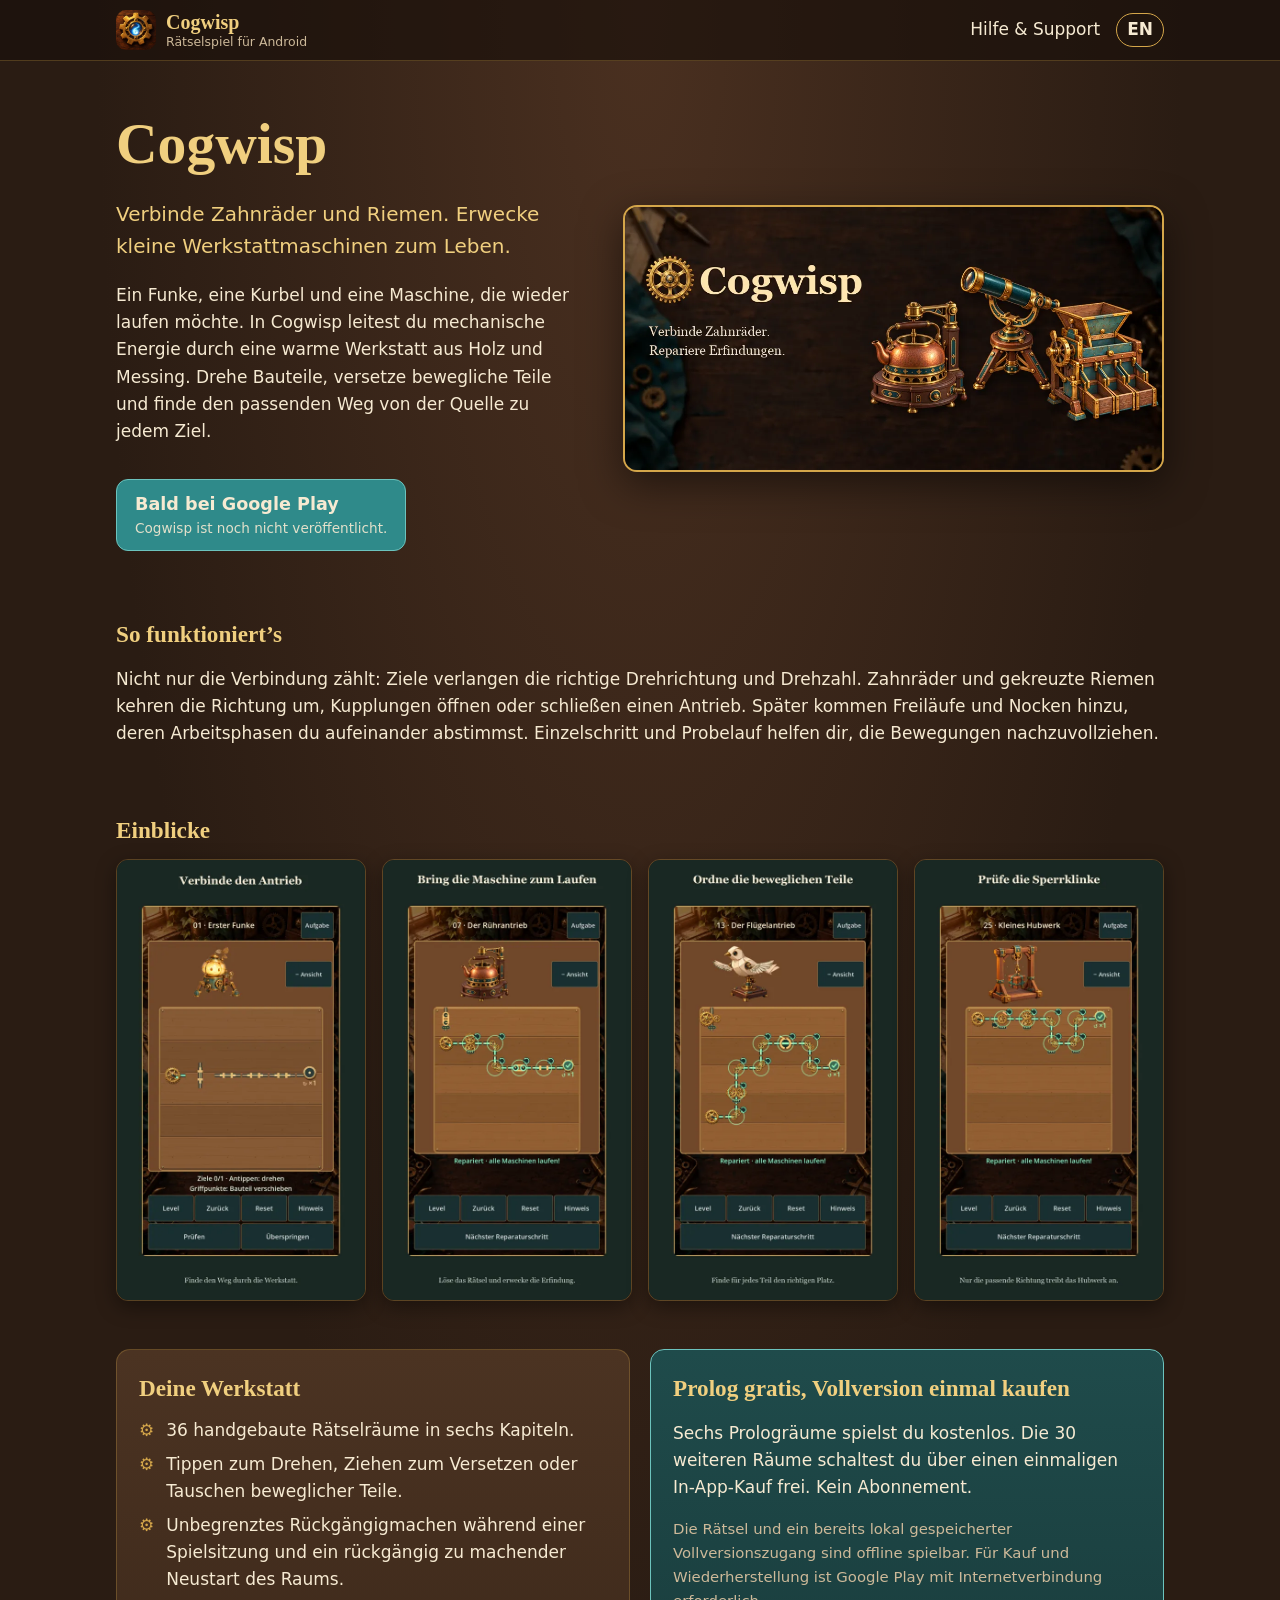
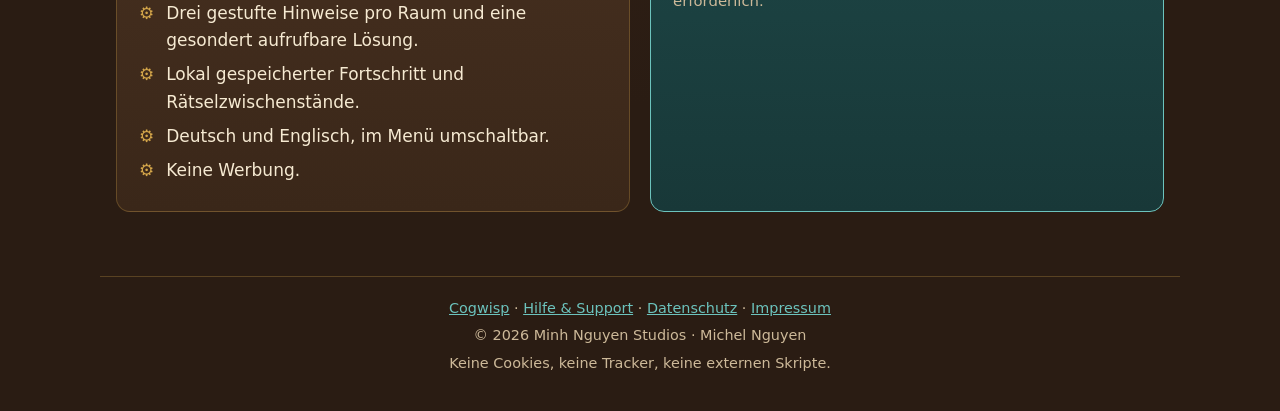
==== index.html @ d5f09686 "Kanonische URLs auf minh.systems" ====
<!DOCTYPE html>
<html lang="de">
<head>
<meta charset="utf-8">
<meta name="viewport" content="width=device-width,initial-scale=1">
<meta name="theme-color" content="#2a1c13">
<title>Cogwisp – Zahnrad- und Riemenrätsel für Android</title>
<meta name="description" content="Verbinde Zahnräder und Riemen. Erwecke kleine Werkstattmaschinen zum Leben. 36 handgebaute Rätselräume, keine Werbung, kein Abo.">
<link rel="canonical" href="https://minh.systems/Cogwisp/">
<link rel="alternate" hreflang="de" href="https://minh.systems/Cogwisp/">
<link rel="alternate" hreflang="en" href="https://minh.systems/Cogwisp/en/">
<link rel="alternate" hreflang="x-default" href="https://minh.systems/Cogwisp/">
<meta property="og:type" content="website">
<meta property="og:site_name" content="Cogwisp">
<meta property="og:locale" content="de_DE">
<meta property="og:title" content="Cogwisp – Zahnrad- und Riemenrätsel für Android">
<meta property="og:description" content="Verbinde Zahnräder und Riemen. Erwecke kleine Werkstattmaschinen zum Leben. 36 handgebaute Rätselräume, keine Werbung, kein Abo.">
<meta property="og:url" content="https://minh.systems/Cogwisp/">
<meta property="og:image" content="https://minh.systems/Cogwisp/img/og.png">
<link rel="icon" href="favicon.png">
<link rel="apple-touch-icon" href="img/icon-192.png">
<link rel="stylesheet" href="style.css">
</head>
<body class="home">
<a class="skip" href="#main">Zum Inhalt</a>
<header class="top"><nav class="wrap" aria-label="Navigation">
<a class="brand" href="./"><img src="img/icon.webp" width="40" height="40" alt=""><span>Cogwisp<small>Rätselspiel für Android</small></span></a>
<div class="links">
<a href="support.html">Hilfe &amp; Support</a>
<a class="lang" href="en/" hreflang="en" lang="en" aria-label="Switch to English">EN</a>
</div>
</nav></header>
<main id="main">
<section class="hero"><div class="wrap hero-grid">
<div>
<h1>Cogwisp</h1>
<p class="lead">Verbinde Zahnräder und Riemen. Erwecke kleine Werkstattmaschinen zum Leben.</p>
<p>Ein Funke, eine Kurbel und eine Maschine, die wieder laufen möchte. In Cogwisp leitest du mechanische Energie durch eine warme Werkstatt aus Holz und Messing. Drehe Bauteile, versetze bewegliche Teile und finde den passenden Weg von der Quelle zu jedem Ziel.</p>
<p class="badge"><strong>Bald bei Google Play</strong><span>Cogwisp ist noch nicht veröffentlicht.</span></p>
</div>
<img class="feature" src="img/feature-de.webp" width="1024" height="500" alt="Cogwisp – Werkstatt aus Holz und Messing">
</div></section>
<section class="wrap block"><h2>So funktioniert’s</h2><p>Nicht nur die Verbindung zählt: Ziele verlangen die richtige Drehrichtung und Drehzahl. Zahnräder und gekreuzte Riemen kehren die Richtung um, Kupplungen öffnen oder schließen einen Antrieb. Später kommen Freiläufe und Nocken hinzu, deren Arbeitsphasen du aufeinander abstimmst. Einzelschritt und Probelauf helfen dir, die Bewegungen nachzuvollziehen.</p></section>
<section class="wrap block"><h2>Einblicke</h2><div class="shots"><figure><img src="img/de-01.webp" width="540" height="960" loading="lazy" alt="Cogwisp-Screenshot 1"></figure><figure><img src="img/de-07.webp" width="540" height="960" loading="lazy" alt="Cogwisp-Screenshot 2"></figure><figure><img src="img/de-13.webp" width="540" height="960" loading="lazy" alt="Cogwisp-Screenshot 3"></figure><figure><img src="img/de-25.webp" width="540" height="960" loading="lazy" alt="Cogwisp-Screenshot 4"></figure></div></section>
<section class="wrap block two">
<div class="card"><h2>Deine Werkstatt</h2><ul class="gears"><li>36 handgebaute Rätselräume in sechs Kapiteln.</li><li>Tippen zum Drehen, Ziehen zum Versetzen oder Tauschen beweglicher Teile.</li><li>Unbegrenztes Rückgängigmachen während einer Spielsitzung und ein rückgängig zu machender Neustart des Raums.</li><li>Drei gestufte Hinweise pro Raum und eine gesondert aufrufbare Lösung.</li><li>Lokal gespeicherter Fortschritt und Rätselzwischenstände.</li><li>Deutsch und Englisch, im Menü umschaltbar.</li><li>Keine Werbung.</li></ul></div>
<div class="card accent"><h2>Prolog gratis, Vollversion einmal kaufen</h2><p>Sechs Prologräume spielst du kostenlos. Die 30 weiteren Räume schaltest du über einen einmaligen In-App-Kauf frei. Kein Abonnement.</p><p class="muted">Die Rätsel und ein bereits lokal gespeicherter Vollversionszugang sind offline spielbar. Für Kauf und Wiederherstellung ist Google Play mit Internetverbindung erforderlich.</p></div>
</section>
</main>
<footer class="wrap footer">
<p><a href="./">Cogwisp</a> · <a href="support.html">Hilfe &amp; Support</a> · <a href="privacy.html">Datenschutz</a> · <a href="impressum.html">Impressum</a></p>
<p>© 2026 Minh Nguyen Studios · Michel Nguyen</p>
<p>Keine Cookies, keine Tracker, keine externen Skripte.</p>
</footer>
</body>
</html>
---- style.css ----
:root{
  --wood:#2a1c13;--wood2:#3a2719;--wood3:#4b3322;--brass:#d4a64a;--brass2:#f0cf7f;
  --teal:#2f8a8a;--teal2:#6cc3bd;--paper:#f6ead2;--muted:#cdb999;--line:rgba(212,166,74,.28);
  --radius:14px;
}
*{box-sizing:border-box}
html{-webkit-text-size-adjust:100%}
body{margin:0;background:var(--wood);background-image:radial-gradient(ellipse at top,#4a3020 0%,var(--wood) 60%);
  color:var(--paper);font:17px/1.6 system-ui,-apple-system,"Segoe UI",Roboto,sans-serif;overflow-x:hidden}
img{max-width:100%;height:auto;display:block}
a{color:var(--teal2)}a:hover{color:var(--brass2)}
h1,h2{font-family:Georgia,"Times New Roman",serif;color:var(--brass2);line-height:1.2}
h2{font-size:1.45rem;margin:.2em 0 .6em}
.wrap{max-width:1080px;margin:0 auto;padding:0 16px}
.skip{position:absolute;left:-999px}.skip:focus{left:16px;top:8px;background:var(--brass);color:var(--wood);padding:6px 10px;z-index:9}
.top{border-bottom:1px solid var(--line);background:rgba(26,17,11,.7)}
.top nav{display:flex;align-items:center;justify-content:space-between;gap:12px;padding-top:10px;padding-bottom:10px;flex-wrap:wrap}
.brand{display:flex;align-items:center;gap:10px;text-decoration:none;color:var(--brass2);font:700 1.25rem Georgia,serif}
.brand img{border-radius:10px}
.brand small{display:block;font:400 .78rem system-ui,sans-serif;color:var(--muted)}
.links{display:flex;gap:16px;align-items:center}
.links a{color:var(--paper);text-decoration:none}.links a:hover{color:var(--brass2)}
.lang{border:1px solid var(--brass);border-radius:999px;padding:2px 10px;font-weight:600}
.hero{padding:48px 0 24px}
.hero-grid{display:grid;grid-template-columns:1fr 1.15fr;gap:36px;align-items:center}
.hero h1{font-size:clamp(2.4rem,7vw,3.6rem);margin:0}
.lead{font-size:1.25rem;color:var(--brass2)}
.feature{border-radius:var(--radius);border:2px solid var(--brass);box-shadow:0 12px 40px rgba(0,0,0,.5)}
.badge{display:inline-flex;flex-direction:column;background:var(--teal);border-radius:12px;padding:10px 18px;border:1px solid var(--teal2)}
.badge strong{font-size:1.1rem}.badge span{font-size:.85rem;opacity:.9}
.block{padding:24px 16px}
.shots{display:grid;grid-template-columns:repeat(4,1fr);gap:16px}
.shots figure{margin:0}
.shots img{border-radius:12px;border:1px solid var(--line);box-shadow:0 6px 20px rgba(0,0,0,.4)}
.two{display:grid;grid-template-columns:1fr 1fr;gap:20px}
.card{background:linear-gradient(180deg,var(--wood3),var(--wood2));border:1px solid var(--line);border-radius:var(--radius);padding:20px 22px}
.card.accent{border-color:var(--teal2);background:linear-gradient(180deg,#1f4b4b,#183838)}
.muted{color:var(--muted);font-size:.93rem}
.gears{list-style:none;padding:0;margin:0}
.gears li{padding-left:1.6em;position:relative;margin:.4em 0}
.gears li::before{content:"⚙";position:absolute;left:0;color:var(--brass)}
.doc{max-width:820px;padding-top:32px;padding-bottom:16px}
.doc-head h1{margin:0 0 .2em}.stand{color:var(--muted);margin-top:0}
.doc-section{margin:16px 0}
address{font-style:normal}
.footer{border-top:1px solid var(--line);margin-top:40px;padding-top:16px;padding-bottom:32px;text-align:center;color:var(--muted);font-size:.9rem}
.footer p{margin:.3em 0}
@media (max-width:820px){
  .hero-grid,.two{grid-template-columns:1fr}
  .shots{grid-template-columns:repeat(2,1fr)}
  .hero{padding-top:28px}
}
@media (max-width:420px){.brand small{display:none}.links{gap:10px}}
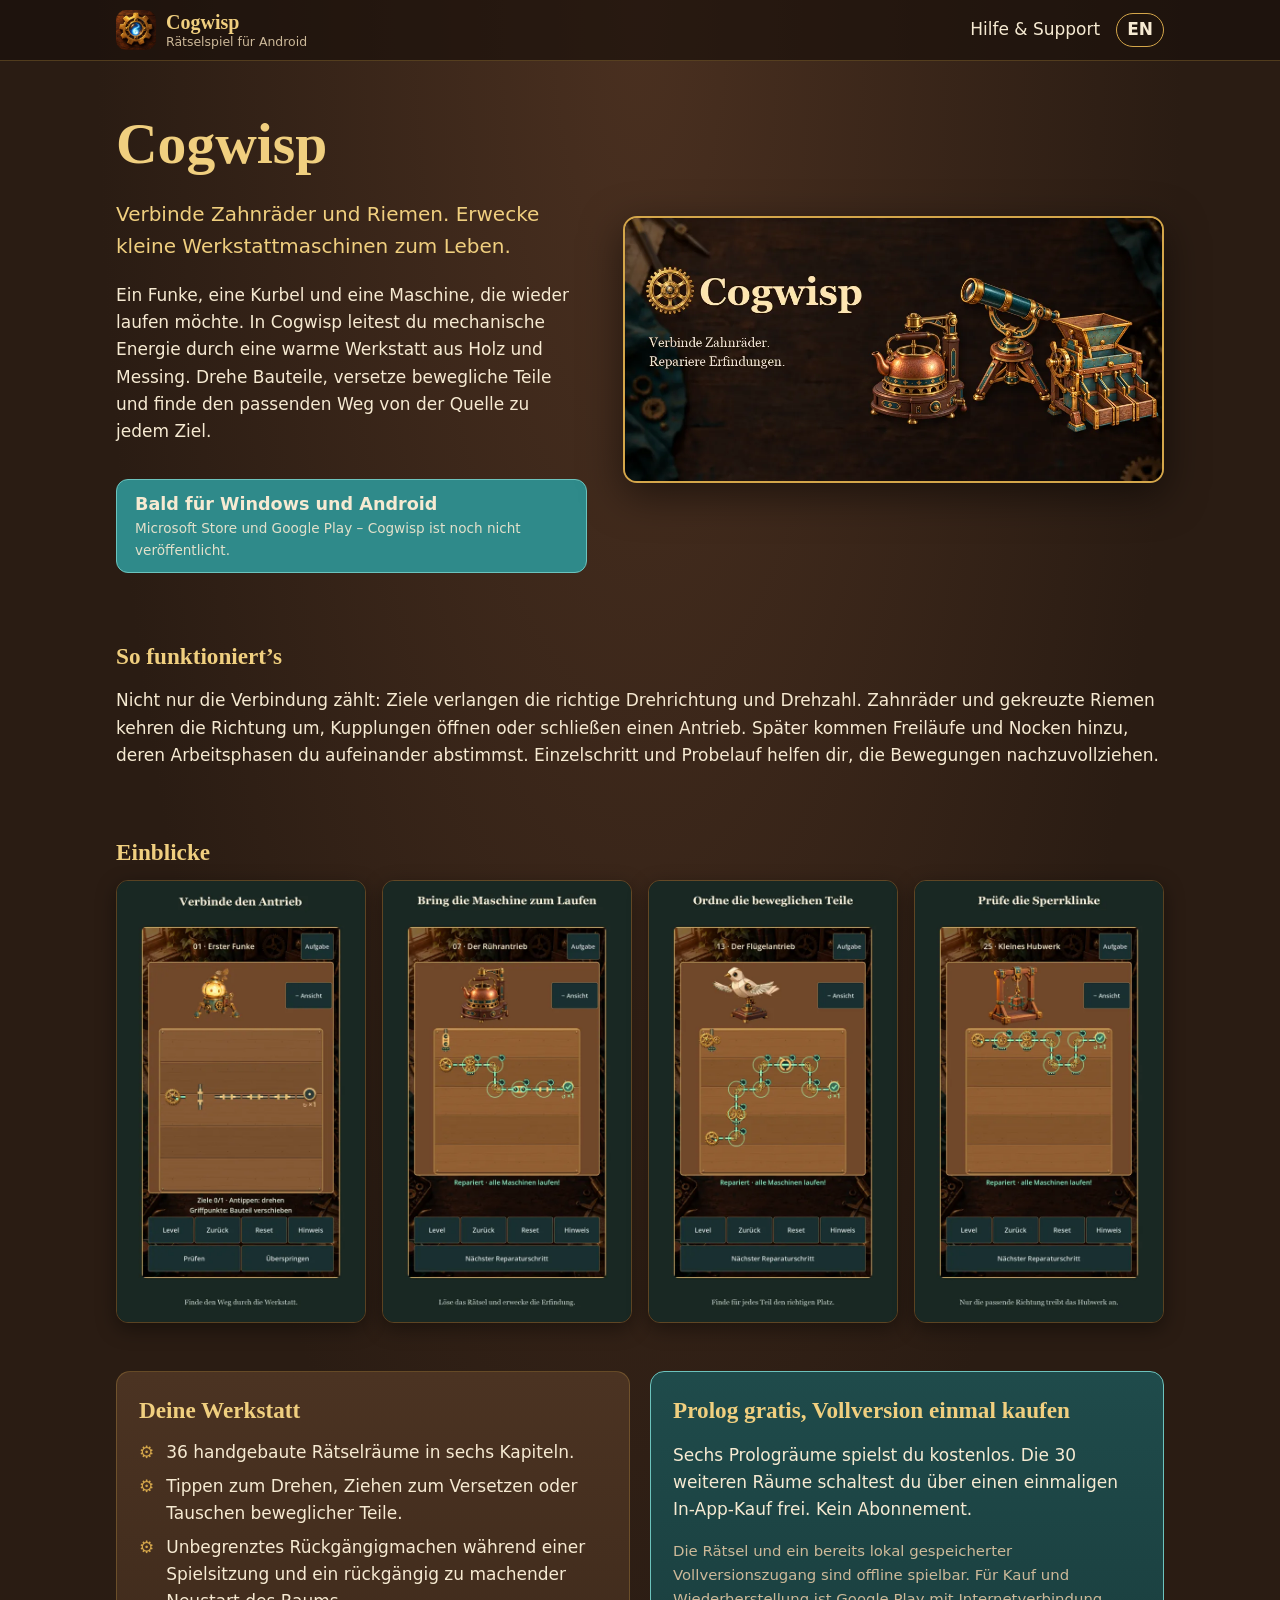
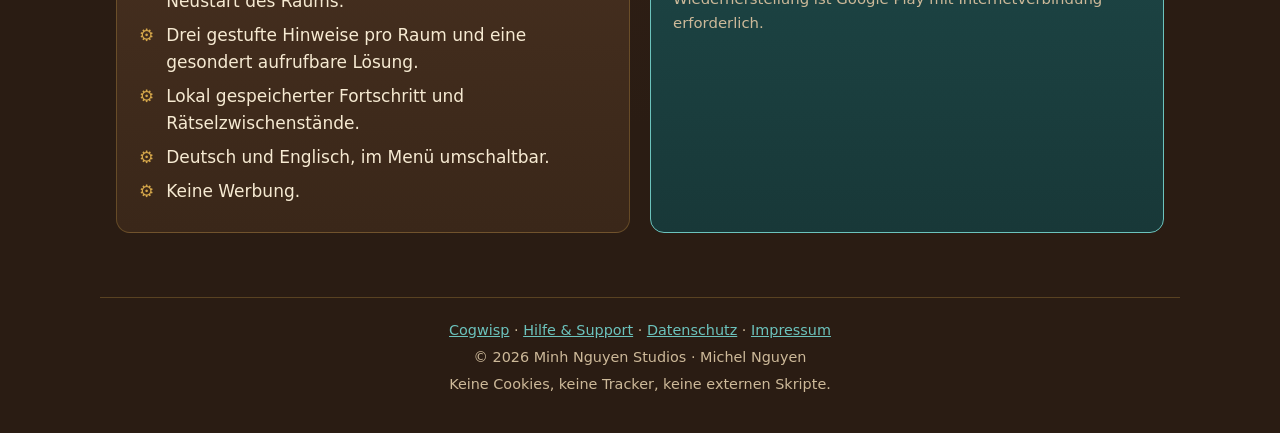
==== commit 9369da6f: "Windows-Version (Microsoft Store) in Datenschutz und Startseite" ====
--- a/index.html
+++ b/index.html
@@ -36,7 +36,7 @@
 <h1>Cogwisp</h1>
 <p class="lead">Verbinde Zahnräder und Riemen. Erwecke kleine Werkstattmaschinen zum Leben.</p>
 <p>Ein Funke, eine Kurbel und eine Maschine, die wieder laufen möchte. In Cogwisp leitest du mechanische Energie durch eine warme Werkstatt aus Holz und Messing. Drehe Bauteile, versetze bewegliche Teile und finde den passenden Weg von der Quelle zu jedem Ziel.</p>
-<p class="badge"><strong>Bald bei Google Play</strong><span>Cogwisp ist noch nicht veröffentlicht.</span></p>
+<p class="badge"><strong>Bald für Windows und Android</strong><span>Microsoft Store und Google Play – Cogwisp ist noch nicht veröffentlicht.</span></p>
 </div>
 <img class="feature" src="img/feature-de.webp" width="1024" height="500" alt="Cogwisp – Werkstatt aus Holz und Messing">
 </div></section>
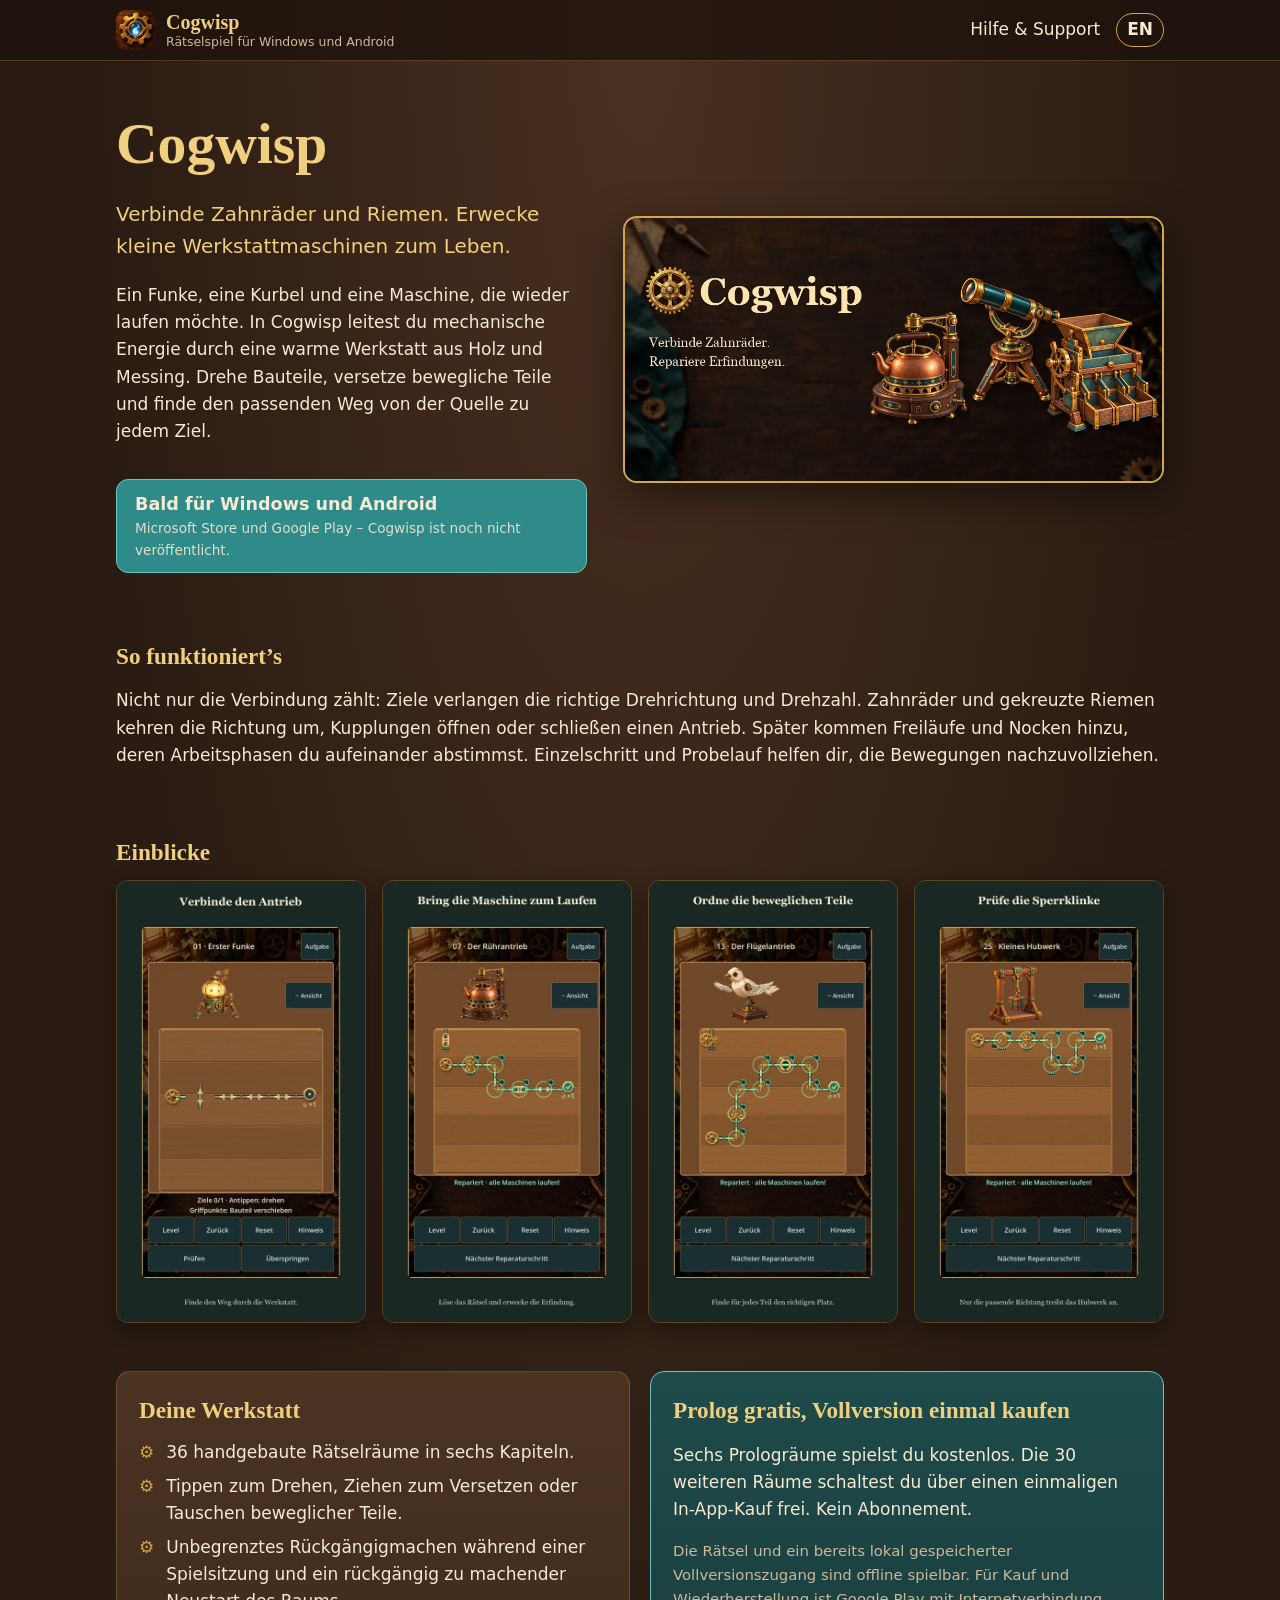
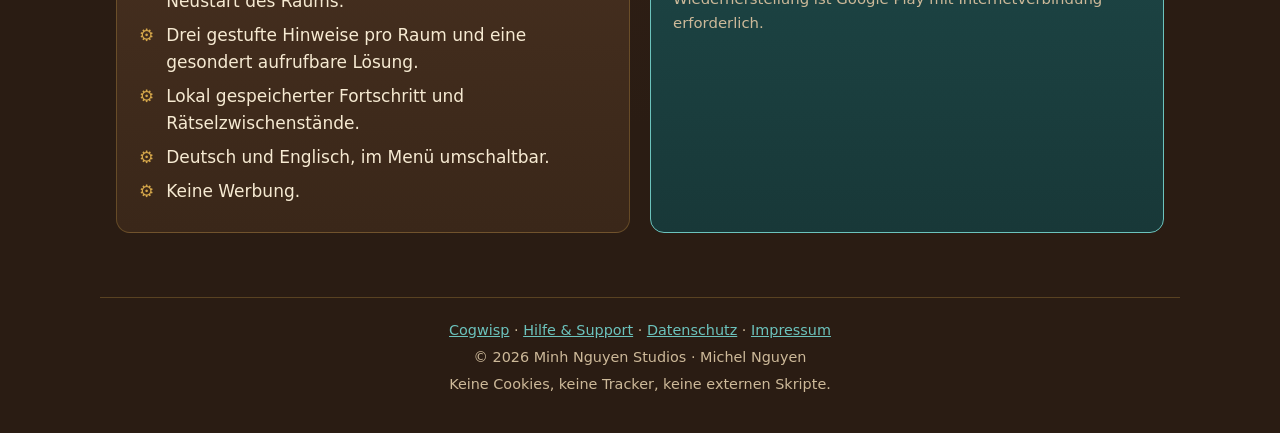
==== commit d15be176: "Impressum und Datenschutz: Windows-App" ====
--- a/index.html
+++ b/index.html
@@ -24,7 +24,7 @@
 <body class="home">
 <a class="skip" href="#main">Zum Inhalt</a>
 <header class="top"><nav class="wrap" aria-label="Navigation">
-<a class="brand" href="./"><img src="img/icon.webp" width="40" height="40" alt=""><span>Cogwisp<small>Rätselspiel für Android</small></span></a>
+<a class="brand" href="./"><img src="img/icon.webp" width="40" height="40" alt=""><span>Cogwisp<small>Rätselspiel für Windows und Android</small></span></a>
 <div class="links">
 <a href="support.html">Hilfe &amp; Support</a>
 <a class="lang" href="en/" hreflang="en" lang="en" aria-label="Switch to English">EN</a>
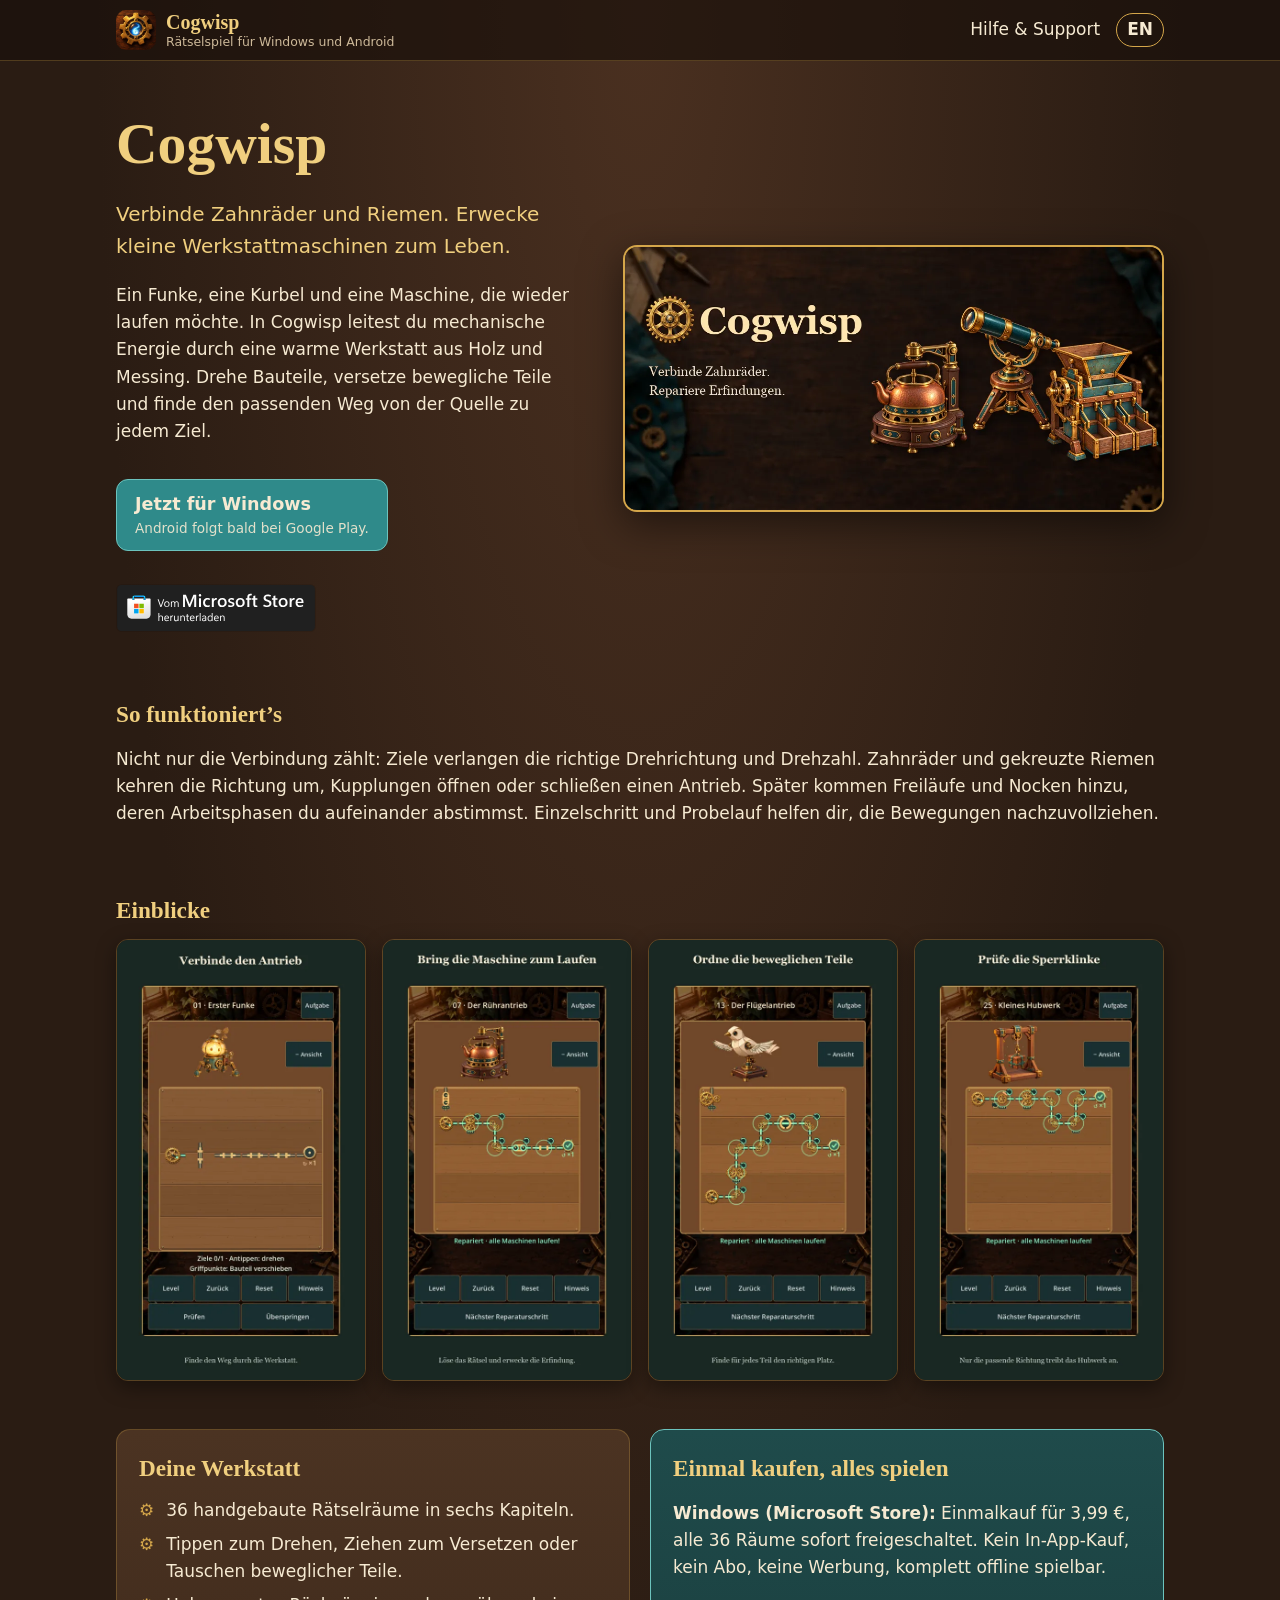
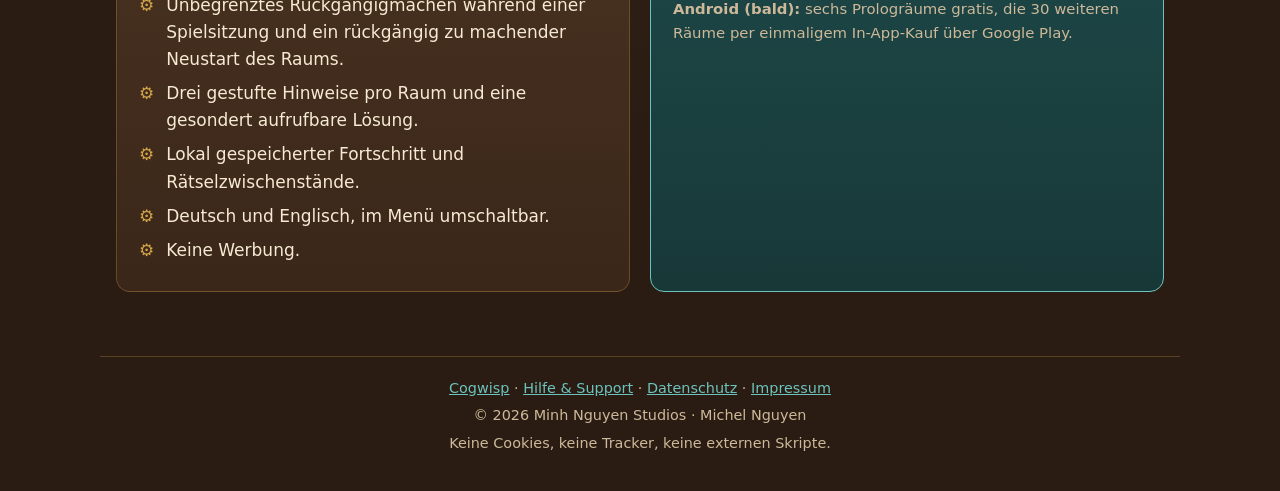
==== commit d2522ed6: "Microsoft Store badge, Windows pricing, Android prologue scoped" ====
--- a/index.html
+++ b/index.html
@@ -4,7 +4,7 @@
 <meta charset="utf-8">
 <meta name="viewport" content="width=device-width,initial-scale=1">
 <meta name="theme-color" content="#2a1c13">
-<title>Cogwisp – Zahnrad- und Riemenrätsel für Android</title>
+<title>Cogwisp – Zahnrad- und Riemenrätsel für Windows und Android</title>
 <meta name="description" content="Verbinde Zahnräder und Riemen. Erwecke kleine Werkstattmaschinen zum Leben. 36 handgebaute Rätselräume, keine Werbung, kein Abo.">
 <link rel="canonical" href="https://minh.systems/Cogwisp/">
 <link rel="alternate" hreflang="de" href="https://minh.systems/Cogwisp/">
@@ -13,7 +13,7 @@
 <meta property="og:type" content="website">
 <meta property="og:site_name" content="Cogwisp">
 <meta property="og:locale" content="de_DE">
-<meta property="og:title" content="Cogwisp – Zahnrad- und Riemenrätsel für Android">
+<meta property="og:title" content="Cogwisp – Zahnrad- und Riemenrätsel für Windows und Android">
 <meta property="og:description" content="Verbinde Zahnräder und Riemen. Erwecke kleine Werkstattmaschinen zum Leben. 36 handgebaute Rätselräume, keine Werbung, kein Abo.">
 <meta property="og:url" content="https://minh.systems/Cogwisp/">
 <meta property="og:image" content="https://minh.systems/Cogwisp/img/og.png">
@@ -36,7 +36,8 @@
 <h1>Cogwisp</h1>
 <p class="lead">Verbinde Zahnräder und Riemen. Erwecke kleine Werkstattmaschinen zum Leben.</p>
 <p>Ein Funke, eine Kurbel und eine Maschine, die wieder laufen möchte. In Cogwisp leitest du mechanische Energie durch eine warme Werkstatt aus Holz und Messing. Drehe Bauteile, versetze bewegliche Teile und finde den passenden Weg von der Quelle zu jedem Ziel.</p>
-<p class="badge"><strong>Bald für Windows und Android</strong><span>Microsoft Store und Google Play – Cogwisp ist noch nicht veröffentlicht.</span></p>
+<p class="badge"><strong>Jetzt für Windows</strong><span>Android folgt bald bei Google Play.</span></p>
+<p class="store"><a href="https://apps.microsoft.com/detail/9NSRPBK9PL5N?mode=direct" target="_blank" rel="noopener"><img src="img/ms-store-de.svg" width="200" height="48" alt="Im Microsoft Store herunterladen"></a></p>
 </div>
 <img class="feature" src="img/feature-de.webp" width="1024" height="500" alt="Cogwisp – Werkstatt aus Holz und Messing">
 </div></section>
@@ -44,7 +45,7 @@
 <section class="wrap block"><h2>Einblicke</h2><div class="shots"><figure><img src="img/de-01.webp" width="540" height="960" loading="lazy" alt="Cogwisp-Screenshot 1"></figure><figure><img src="img/de-07.webp" width="540" height="960" loading="lazy" alt="Cogwisp-Screenshot 2"></figure><figure><img src="img/de-13.webp" width="540" height="960" loading="lazy" alt="Cogwisp-Screenshot 3"></figure><figure><img src="img/de-25.webp" width="540" height="960" loading="lazy" alt="Cogwisp-Screenshot 4"></figure></div></section>
 <section class="wrap block two">
 <div class="card"><h2>Deine Werkstatt</h2><ul class="gears"><li>36 handgebaute Rätselräume in sechs Kapiteln.</li><li>Tippen zum Drehen, Ziehen zum Versetzen oder Tauschen beweglicher Teile.</li><li>Unbegrenztes Rückgängigmachen während einer Spielsitzung und ein rückgängig zu machender Neustart des Raums.</li><li>Drei gestufte Hinweise pro Raum und eine gesondert aufrufbare Lösung.</li><li>Lokal gespeicherter Fortschritt und Rätselzwischenstände.</li><li>Deutsch und Englisch, im Menü umschaltbar.</li><li>Keine Werbung.</li></ul></div>
-<div class="card accent"><h2>Prolog gratis, Vollversion einmal kaufen</h2><p>Sechs Prologräume spielst du kostenlos. Die 30 weiteren Räume schaltest du über einen einmaligen In-App-Kauf frei. Kein Abonnement.</p><p class="muted">Die Rätsel und ein bereits lokal gespeicherter Vollversionszugang sind offline spielbar. Für Kauf und Wiederherstellung ist Google Play mit Internetverbindung erforderlich.</p></div>
+<div class="card accent"><h2>Einmal kaufen, alles spielen</h2><p><strong>Windows (Microsoft Store):</strong> Einmalkauf für 3,99 €, alle 36 Räume sofort freigeschaltet. Kein In-App-Kauf, kein Abo, keine Werbung, komplett offline spielbar.</p><p class="muted"><strong>Android (bald):</strong> sechs Prologräume gratis, die 30 weiteren Räume per einmaligem In-App-Kauf über Google Play.</p></div>
 </section>
 </main>
 <footer class="wrap footer">
--- a/style.css
+++ b/style.css
@@ -51,3 +51,6 @@
   .hero{padding-top:28px}
 }
 @media (max-width:420px){.brand small{display:none}.links{gap:10px}}
+
+.store{margin:1rem 0}
+.store img{display:block;height:48px;width:auto}
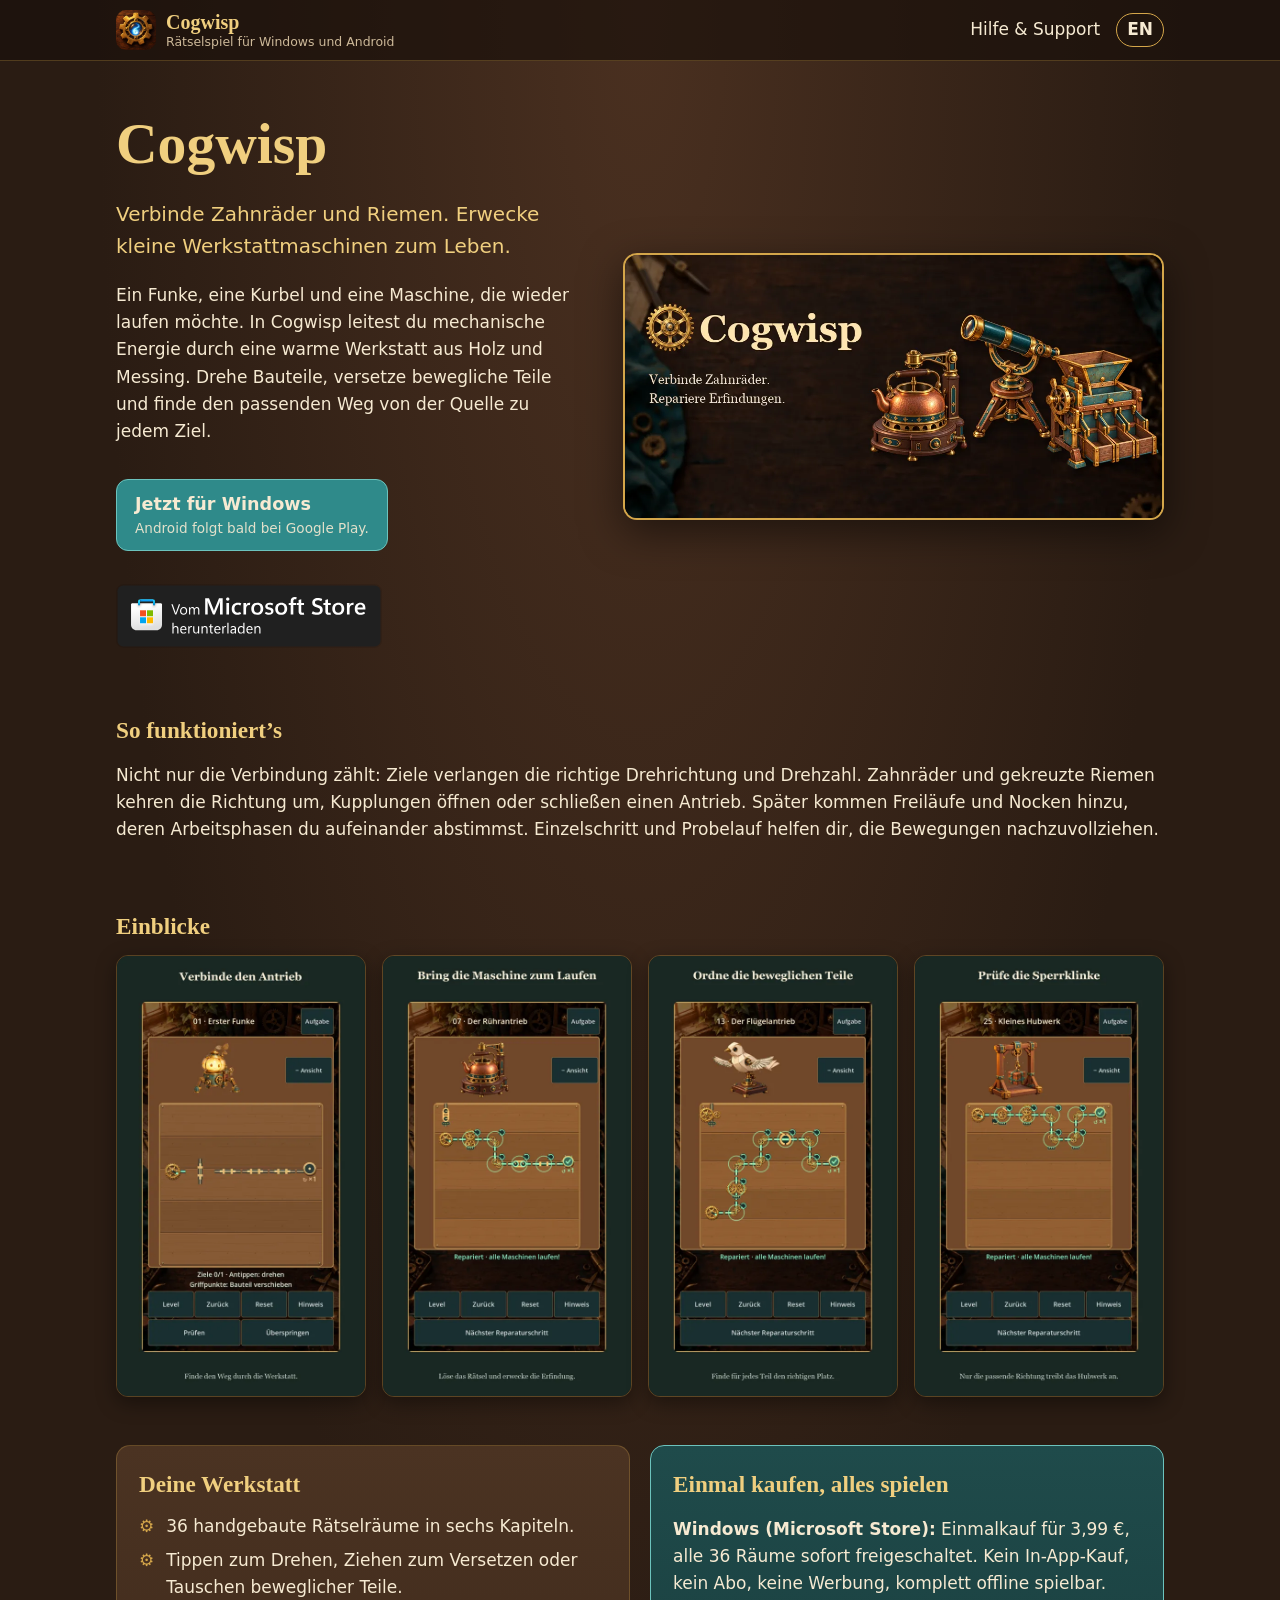
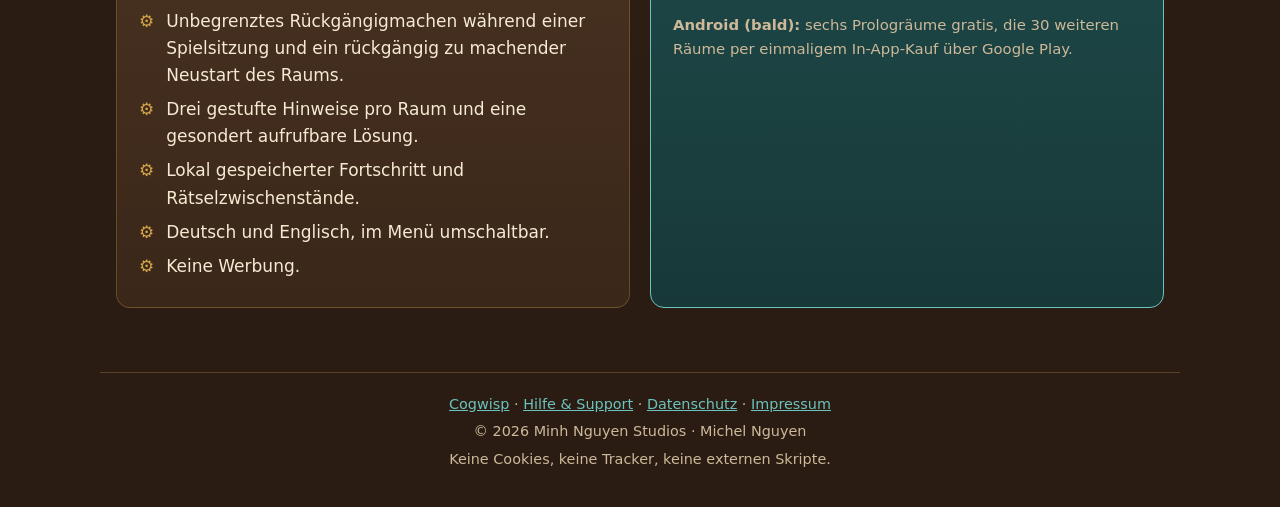
==== commit de320284: "Larger store badge" ====
--- a/index.html
+++ b/index.html
@@ -37,7 +37,7 @@
 <p class="lead">Verbinde Zahnräder und Riemen. Erwecke kleine Werkstattmaschinen zum Leben.</p>
 <p>Ein Funke, eine Kurbel und eine Maschine, die wieder laufen möchte. In Cogwisp leitest du mechanische Energie durch eine warme Werkstatt aus Holz und Messing. Drehe Bauteile, versetze bewegliche Teile und finde den passenden Weg von der Quelle zu jedem Ziel.</p>
 <p class="badge"><strong>Jetzt für Windows</strong><span>Android folgt bald bei Google Play.</span></p>
-<p class="store"><a href="https://apps.microsoft.com/detail/9NSRPBK9PL5N?mode=direct" target="_blank" rel="noopener"><img src="img/ms-store-de.svg" width="200" height="48" alt="Im Microsoft Store herunterladen"></a></p>
+<p class="store"><a href="https://apps.microsoft.com/detail/9NSRPBK9PL5N?mode=direct" target="_blank" rel="noopener"><img src="img/ms-store-de.svg" width="266" height="64" alt="Im Microsoft Store herunterladen"></a></p>
 </div>
 <img class="feature" src="img/feature-de.webp" width="1024" height="500" alt="Cogwisp – Werkstatt aus Holz und Messing">
 </div></section>
--- a/style.css
+++ b/style.css
@@ -53,4 +53,4 @@
 @media (max-width:420px){.brand small{display:none}.links{gap:10px}}
 
 .store{margin:1rem 0}
-.store img{display:block;height:48px;width:auto}
+.store img{display:block;height:64px;width:auto}
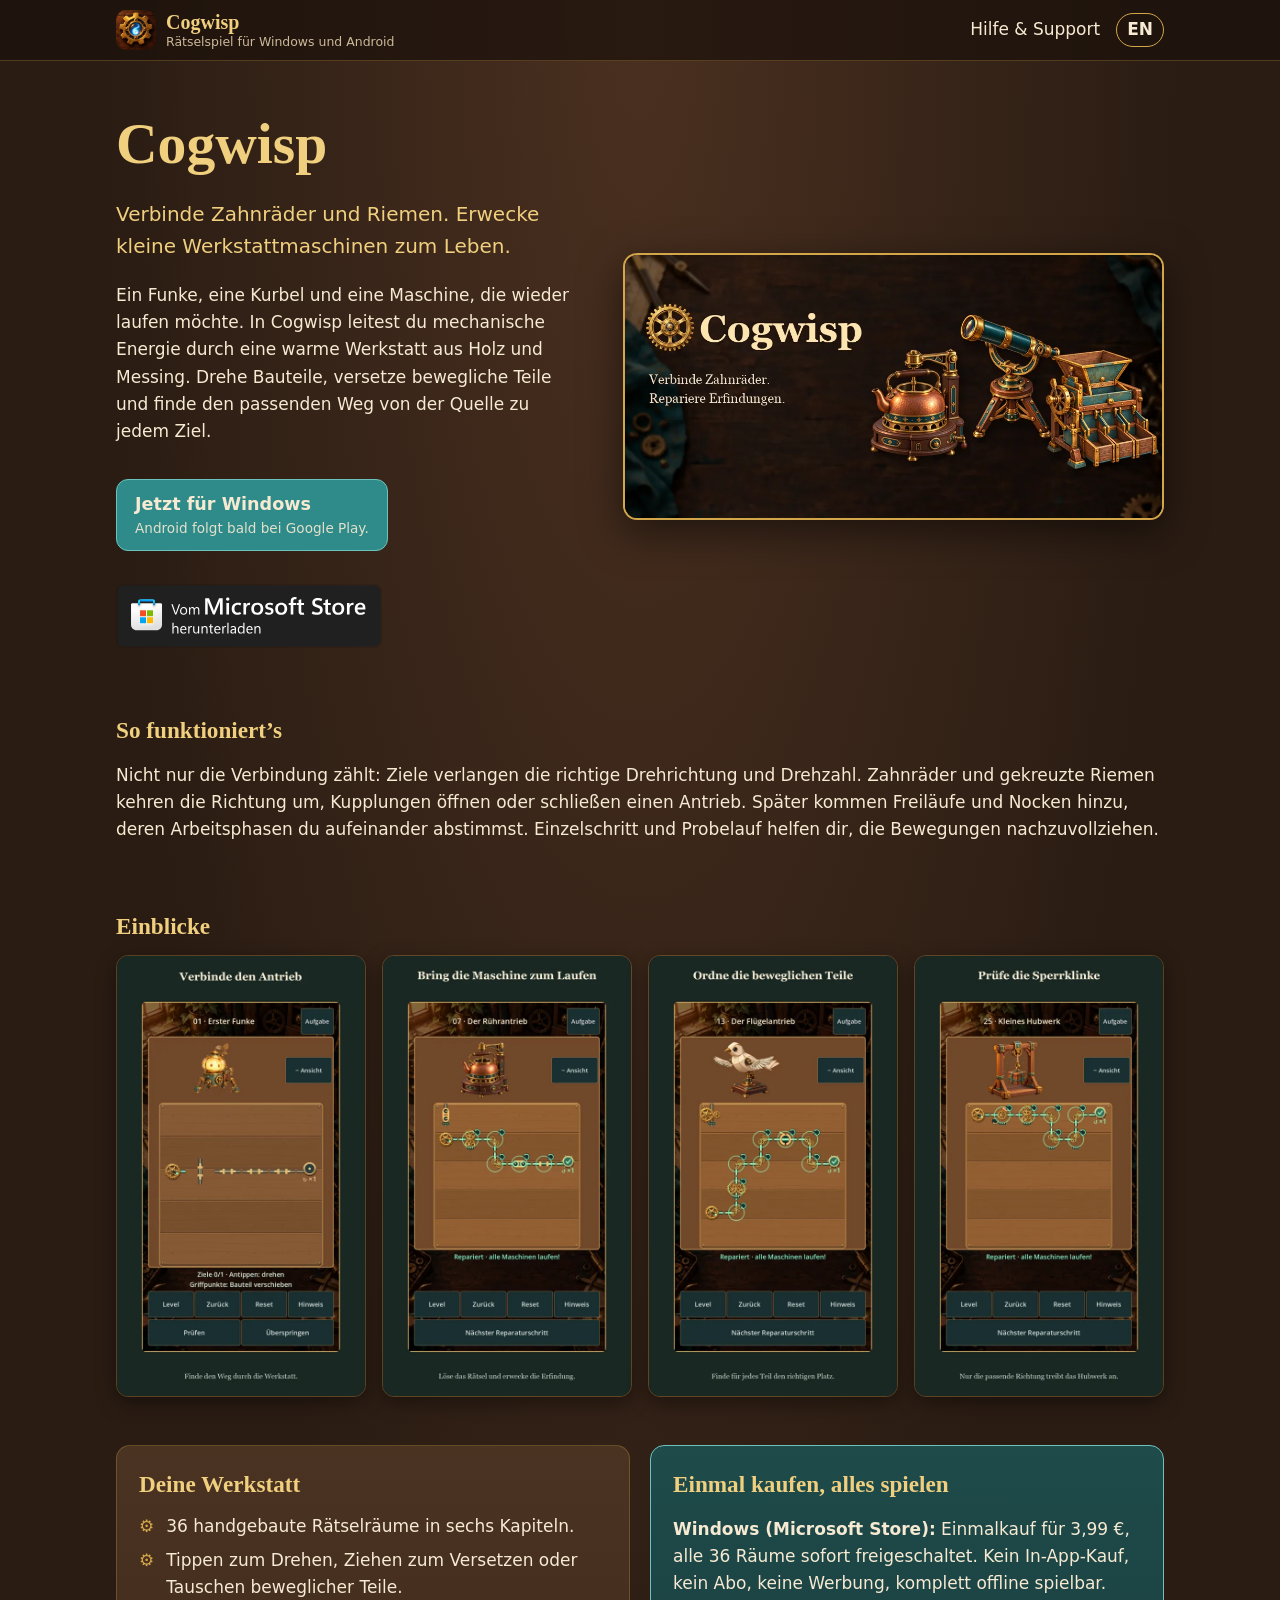
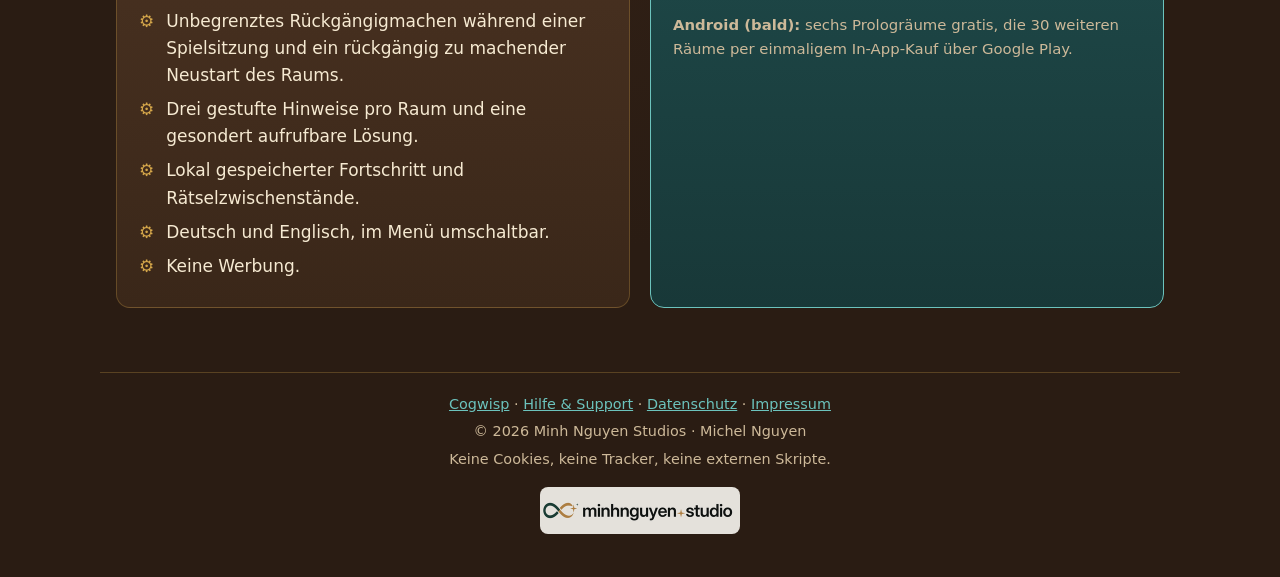
==== commit 8eb2fa68: "Studio-Logo im Footer" ====
--- a/index.html
+++ b/index.html
@@ -52,6 +52,6 @@
 <p><a href="./">Cogwisp</a> · <a href="support.html">Hilfe &amp; Support</a> · <a href="privacy.html">Datenschutz</a> · <a href="impressum.html">Impressum</a></p>
 <p>© 2026 Minh Nguyen Studios · Michel Nguyen</p>
 <p>Keine Cookies, keine Tracker, keine externen Skripte.</p>
-</footer>
+<p style="margin:16px 0 4px"><a href="https://minh.systems/MinhNguyenStudios/" aria-label="Minh Nguyen Studios" style="display:inline-block;line-height:0;border-radius:8px;overflow:hidden;opacity:.92"><picture><source srcset="img/studio-dunkel.png" media="(prefers-color-scheme: dark)"><img src="img/studio-hell.png" width="200" height="47" alt="Minh Nguyen Studios" loading="lazy" style="width:200px;height:auto"></picture></a></p></footer>
 </body>
 </html>
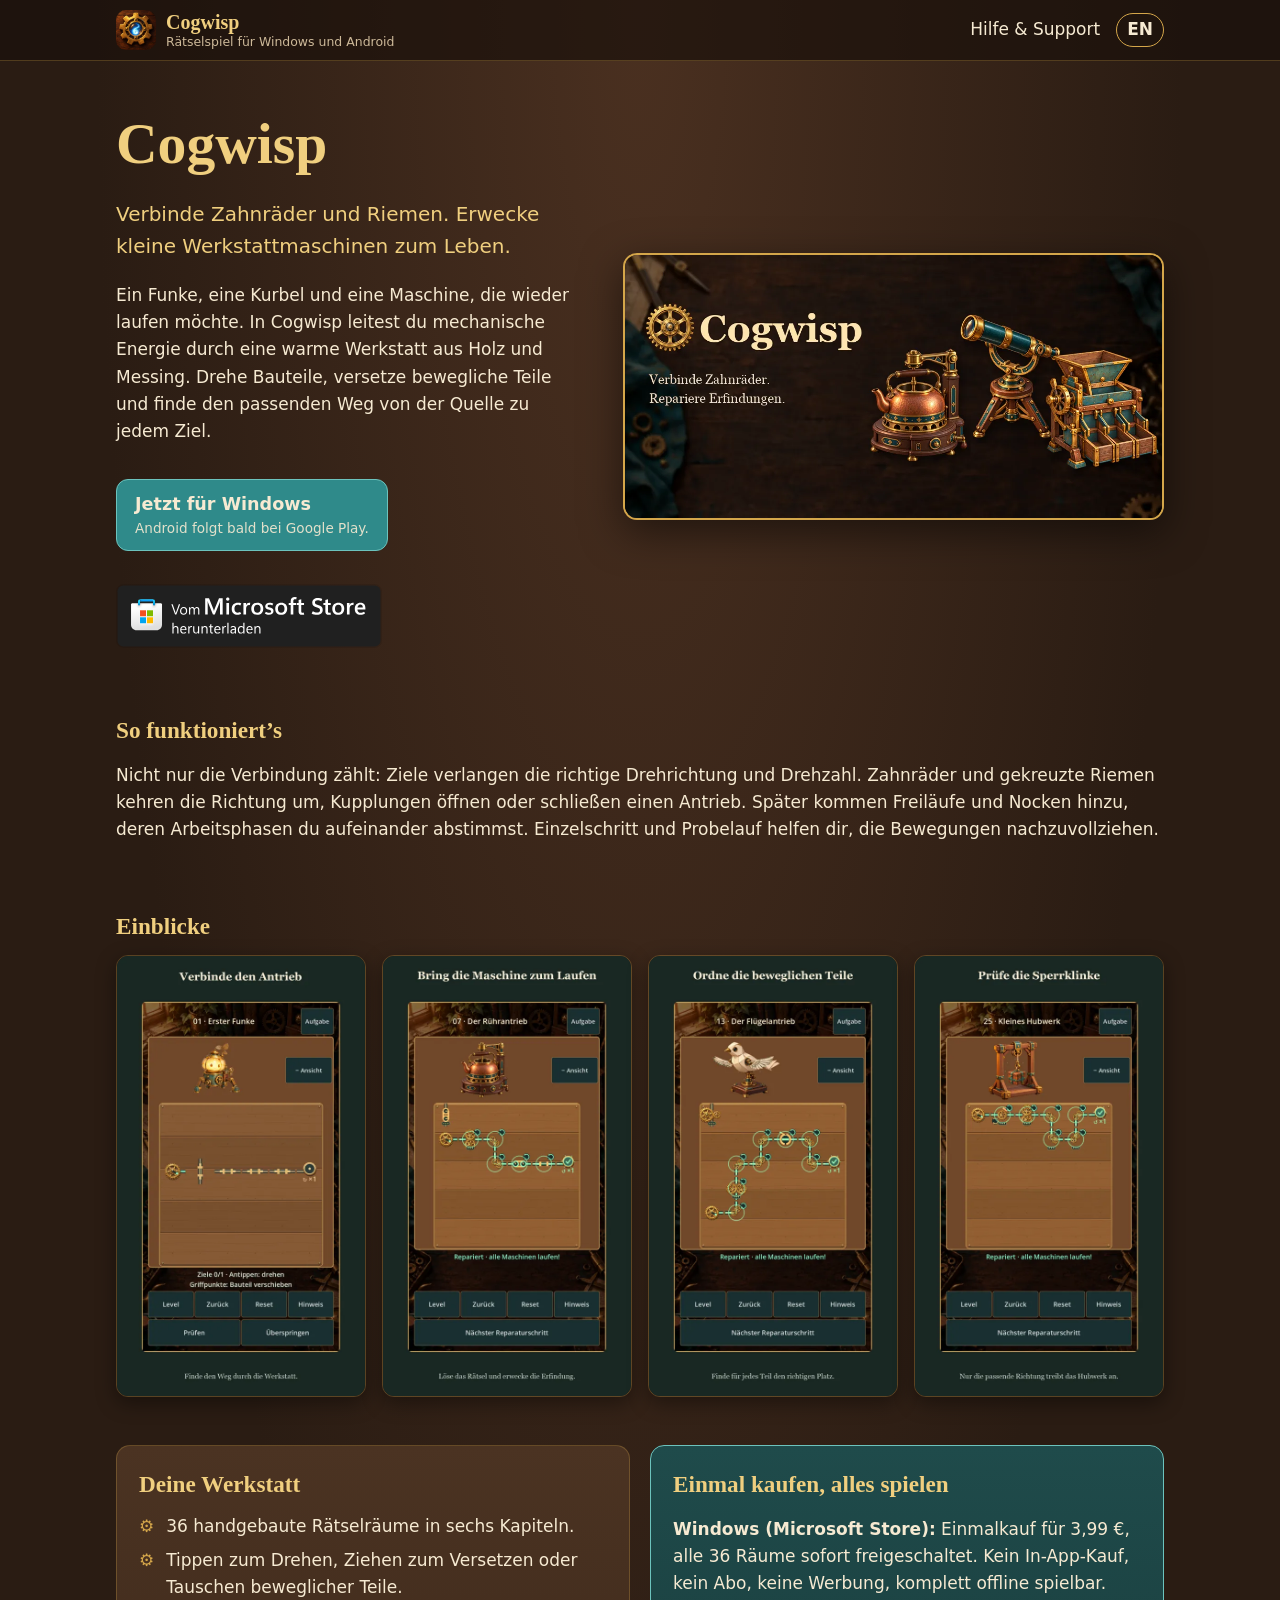
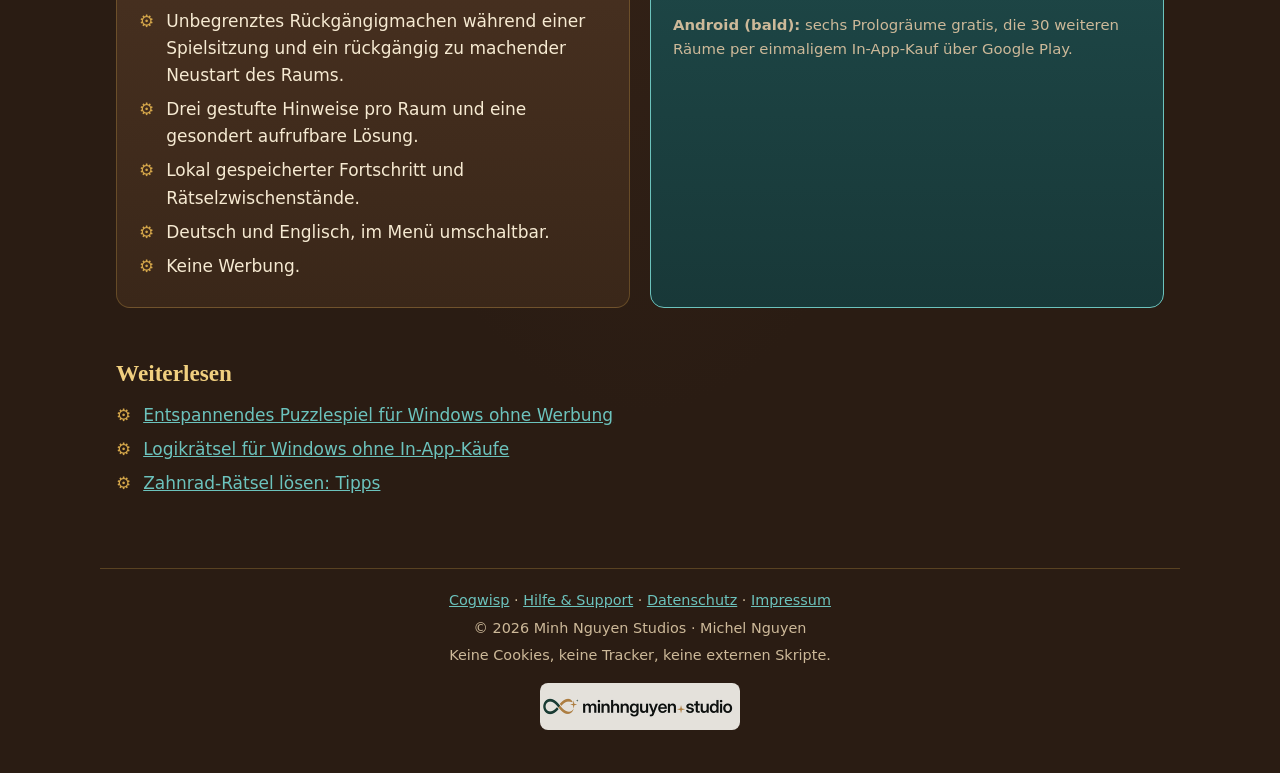
==== commit 6352ba9f: "SEO-Ratgeberseiten (de/en), Verlinkung, Sitemap" ====
--- a/index.html
+++ b/index.html
@@ -47,6 +47,7 @@
 <div class="card"><h2>Deine Werkstatt</h2><ul class="gears"><li>36 handgebaute Rätselräume in sechs Kapiteln.</li><li>Tippen zum Drehen, Ziehen zum Versetzen oder Tauschen beweglicher Teile.</li><li>Unbegrenztes Rückgängigmachen während einer Spielsitzung und ein rückgängig zu machender Neustart des Raums.</li><li>Drei gestufte Hinweise pro Raum und eine gesondert aufrufbare Lösung.</li><li>Lokal gespeicherter Fortschritt und Rätselzwischenstände.</li><li>Deutsch und Englisch, im Menü umschaltbar.</li><li>Keine Werbung.</li></ul></div>
 <div class="card accent"><h2>Einmal kaufen, alles spielen</h2><p><strong>Windows (Microsoft Store):</strong> Einmalkauf für 3,99 €, alle 36 Räume sofort freigeschaltet. Kein In-App-Kauf, kein Abo, keine Werbung, komplett offline spielbar.</p><p class="muted"><strong>Android (bald):</strong> sechs Prologräume gratis, die 30 weiteren Räume per einmaligem In-App-Kauf über Google Play.</p></div>
 </section>
+<section class="wrap block"><h2>Weiterlesen</h2><ul class="gears"><li><a href="entspannendes-puzzlespiel-windows-ohne-werbung.html">Entspannendes Puzzlespiel für Windows ohne Werbung</a></li><li><a href="logikraetsel-ohne-in-app-kaeufe-windows.html">Logikrätsel für Windows ohne In-App-Käufe</a></li><li><a href="zahnrad-raetsel-loesen-tipps.html">Zahnrad-Rätsel lösen: Tipps</a></li></ul></section>
 </main>
 <footer class="wrap footer">
 <p><a href="./">Cogwisp</a> · <a href="support.html">Hilfe &amp; Support</a> · <a href="privacy.html">Datenschutz</a> · <a href="impressum.html">Impressum</a></p>
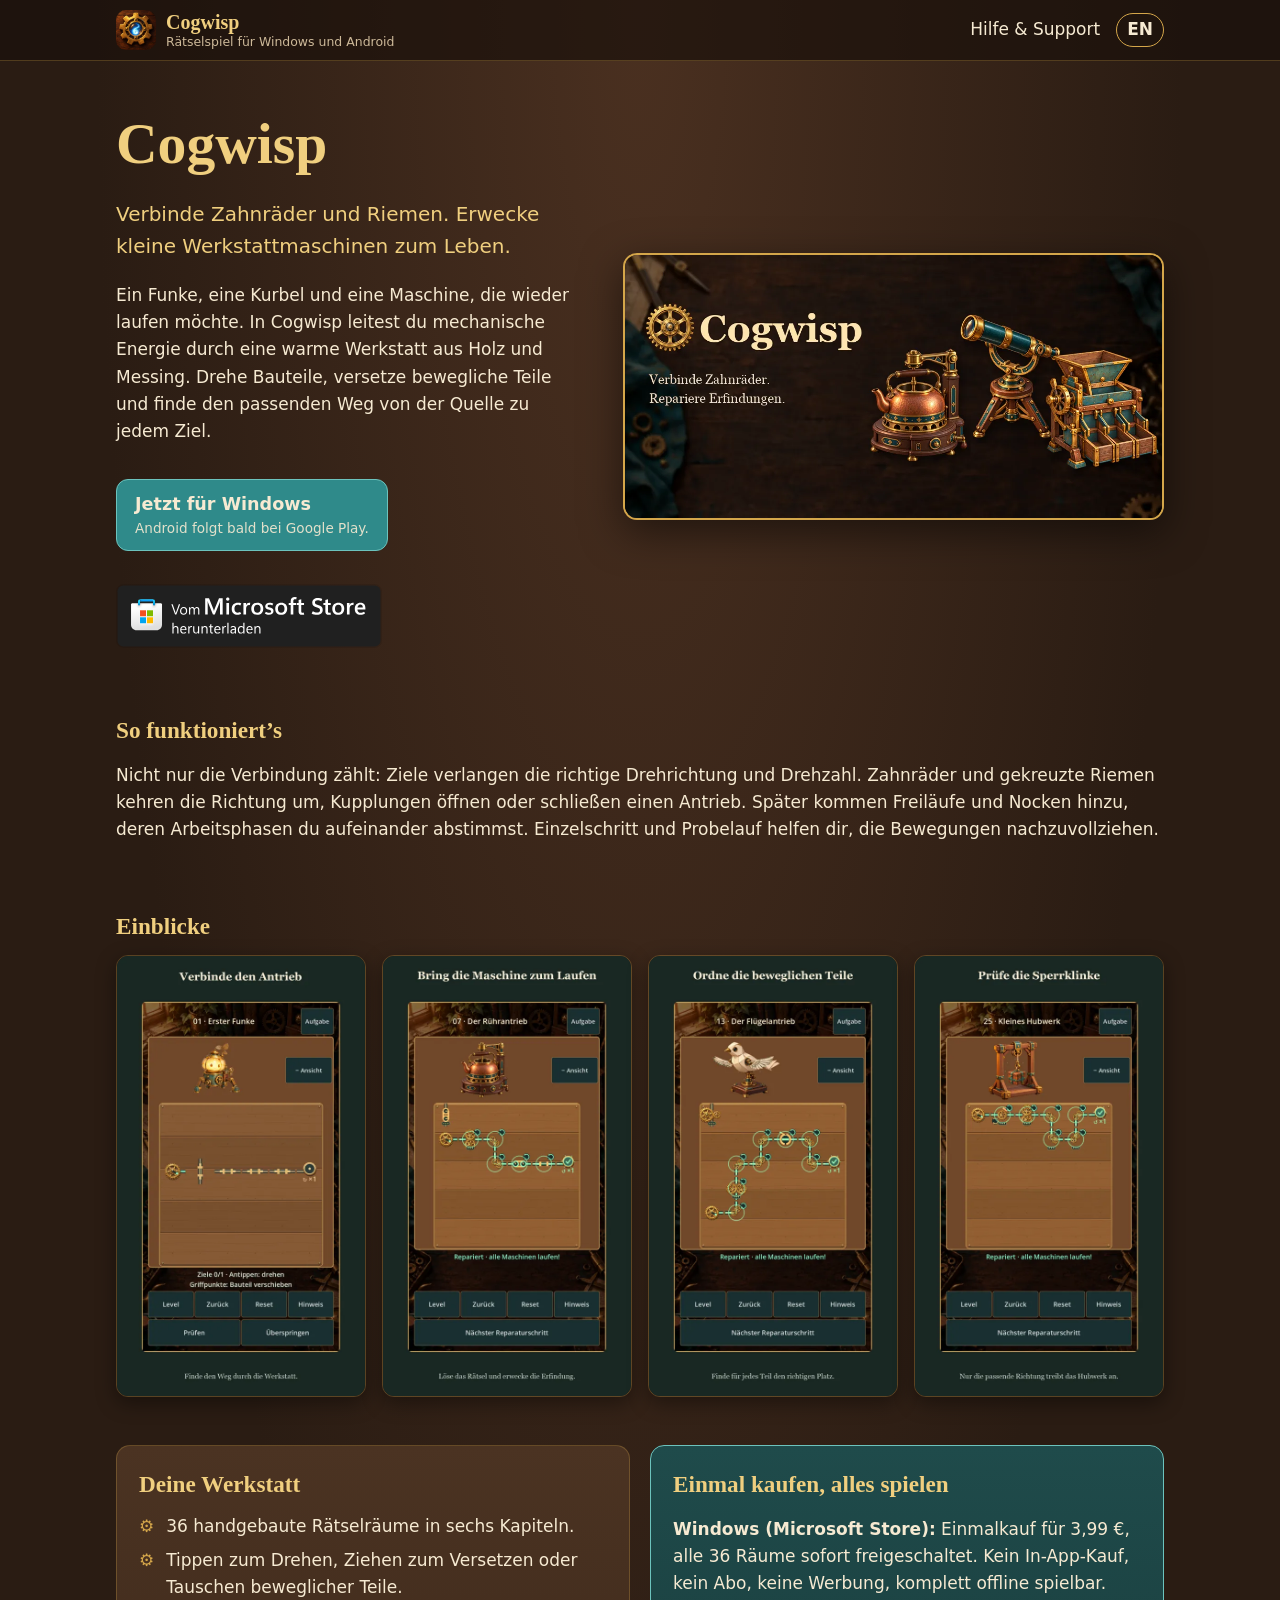
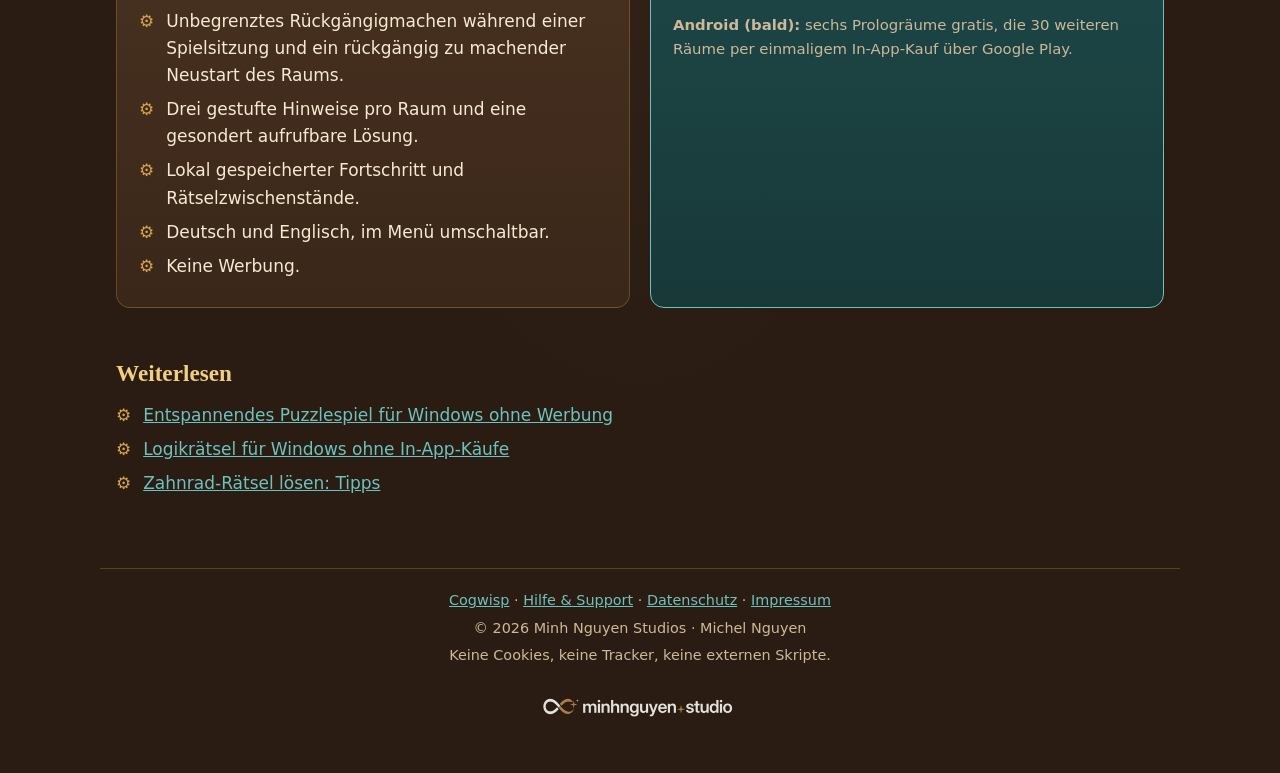
==== commit 928f5476: "Offizielle Store-Badges, Name Minh Nguyen Studios, transparentes Logo" ====
--- a/index.html
+++ b/index.html
@@ -53,6 +53,6 @@
 <p><a href="./">Cogwisp</a> · <a href="support.html">Hilfe &amp; Support</a> · <a href="privacy.html">Datenschutz</a> · <a href="impressum.html">Impressum</a></p>
 <p>© 2026 Minh Nguyen Studios · Michel Nguyen</p>
 <p>Keine Cookies, keine Tracker, keine externen Skripte.</p>
-<p style="margin:16px 0 4px"><a href="https://minh.systems/MinhNguyenStudios/" aria-label="Minh Nguyen Studios" style="display:inline-block;line-height:0;border-radius:8px;overflow:hidden;opacity:.92"><picture><source srcset="img/studio-dunkel.png" media="(prefers-color-scheme: dark)"><img src="img/studio-hell.png" width="200" height="47" alt="Minh Nguyen Studios" loading="lazy" style="width:200px;height:auto"></picture></a></p></footer>
+<p style="margin:16px 0 4px"><a href="https://minh.systems/MinhNguyenStudios/" aria-label="Minh Nguyen Studios" style="display:inline-block;line-height:0;border-radius:8px;overflow:hidden;opacity:.92"><picture><img src="img/studio-dunkel.png" width="200" height="47" alt="Minh Nguyen Studios" loading="lazy" style="width:200px;height:auto"></picture></a></p></footer>
 </body>
 </html>
